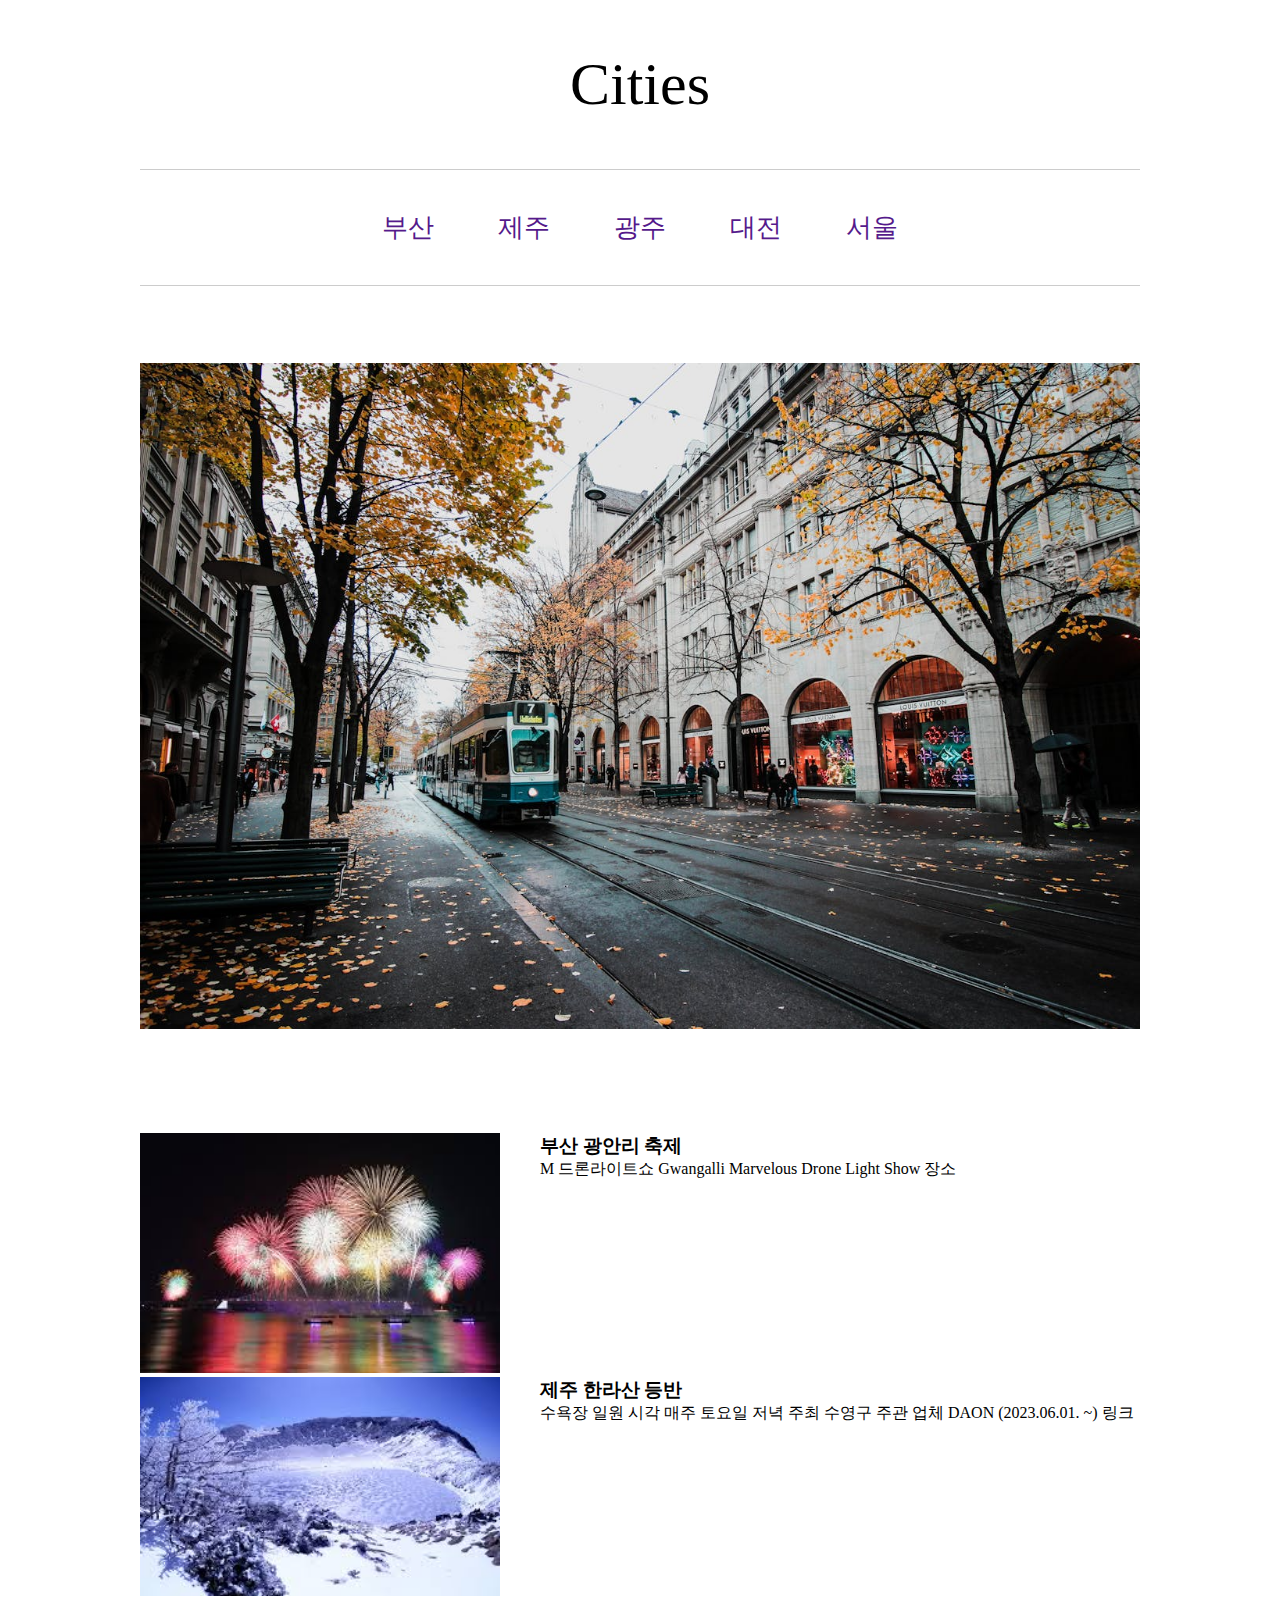
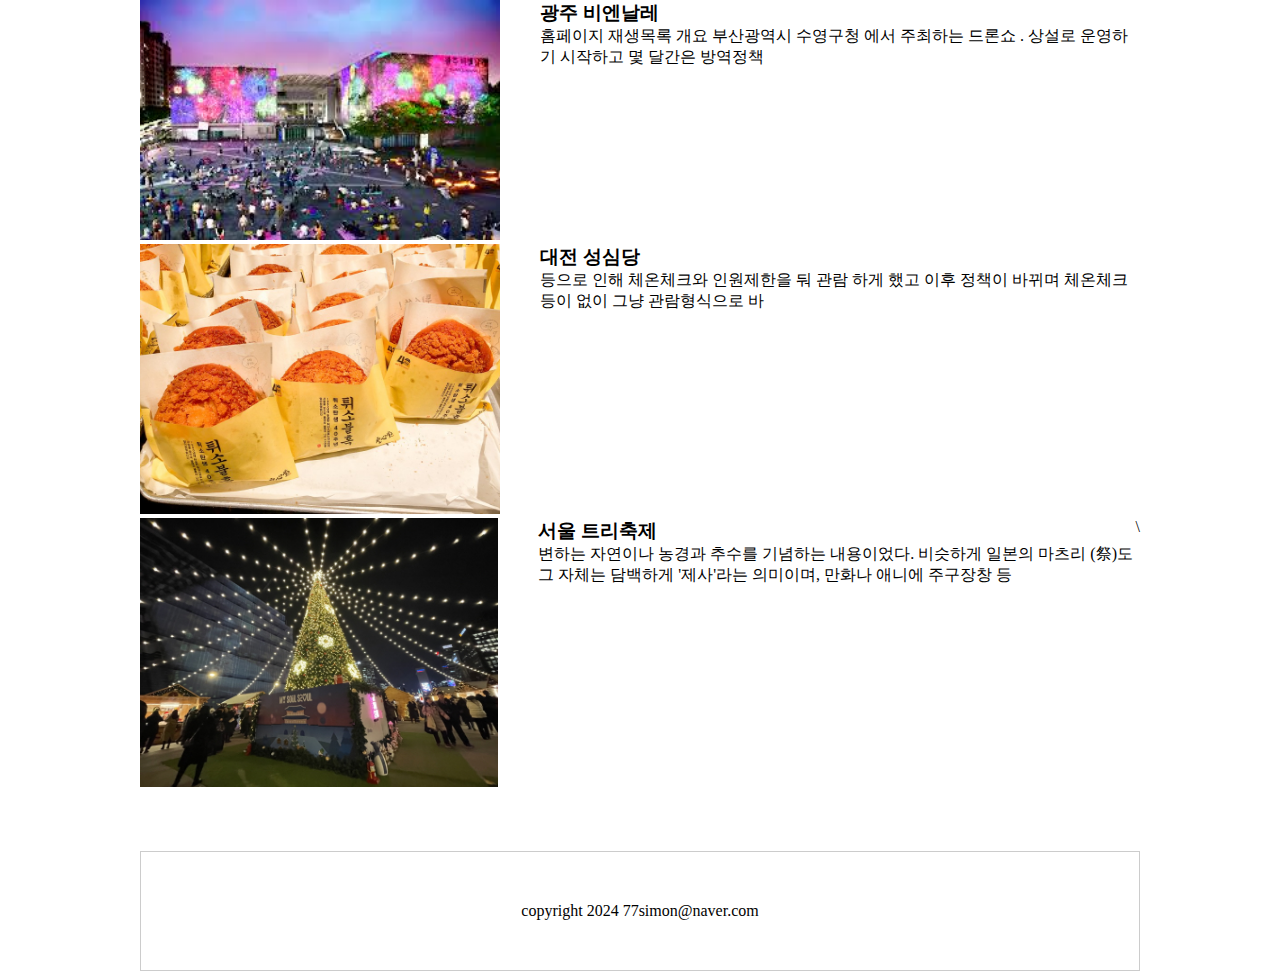
==== index.html @ 991995c4 "init" ====
<!DOCTYPE html>
<html lang="ko">
<head>
    <meta charset="UTF-8">
    <meta name="viewport" content="width=device-width, initial-scale=1.0">
    <title>도시들...</title>
    <link rel="stylesheet" href="./css/main.css">
</head>
<body>
    <div class="container">
        <h1 class="title">Cities</h1>
        <ul class="nav">
            <li><a href="">부산</a></li>
            <li><a href="">제주</a></li>
            <li><a href="">광주</a></li>
            <li><a href="">대전</a></li>
            <li><a href="">서울</a></li>
        </ul>

        <div class="slide">
            <img src="./images/slide.jpg" alt="슬라이드 이미지">
        </div>

    <ul class="list">
        <li>
            <div class="photo">
                <img src="./images/thum-01.jpg" alt="광안리 불꽃축제">
            </div>
        <div class="text">
            <h3>부산 광안리 축제</h3>
            <p>M 드론라이트쇼 Gwangalli Marvelous Drone Light Show 장소</p>
        </div>
    </li>


        <li>
            <div class="photo">
                <img src="./images/thum-02.jpg" alt="한라산 설경">
            </div>
           <div class="text">
            <h3>제주 한라산 등반</h3>
            <p>수욕장 일원 시각 매주 토요일 저녁 주최 수영구 주관 업체 DAON (2023.06.01. ~) 링크 </p>
        </div>
    </li>

        <li>
            <div class="photo">
            <img src="./images/thum-03.jpg" alt="비엔날레">
        </div>
            <div class="text">
                <h3>광주 비엔날레</h3>
                <p>홈페이지 재생목록 개요 부산광역시 수영구청 에서 주최하는 드론쇼 . 상설로 운영하기 시작하고 몇 달간은 방역정책</p>
            </div>
        </li>
        
        <li>
            <div class="photo">
            <img src="./images/thum-04.jpg" alt="대전 성심당">
        </div>
        <div class="text">
            <h3>대전 성심당  </h3>
            <p>등으로 인해 체온체크와 인원제한을 둬 관람 하게 했고 이후 정책이 바뀌며 체온체크 등이 없이 그냥 관람형식으로 바</p>
        </div>
    </li>

        
        <li>
            <div class="photo">
            <img src="./images/thum-05.jpg" alt="서울 트리축제"></div>
        <div class="text">
            <h3>서울 트리축제</h3>
            <p>변하는 자연이나 농경과 추수를 기념하는 내용이었다. 비슷하게 일본의 마츠리 (祭)도 그 자체는 담백하게 '제사'라는 의미이며, 만화나 애니에 주구장창 등</p>
        </div>\</li>
            
            <div class="copyright">copyright 2024 77simon@naver.com</div>
            
       
    </ul>

    </div>
    
</body>
</html>
---- css/main.css ----
* {
margin: 0;
padding: 0;
box-sizing: border-box;
}

ul {
    list-style: none;
}

a {
    text-decoration: none;
}

img {
    width: 100%;
}

.container {
    width: 1000px;
    margin: 0 auto;
}

.title {
    font-size: 60px;
    font-weight: normal;
    text-align: center;
    padding-top: 50px;
    padding-bottom: 50px;
}

.nav {
    text-align: center;
    padding-top: 40px;
    padding-bottom: 40px;
    border-top: 1px solid #ccc;
    border-bottom: 1px solid #ccc;
    margin-bottom: 77px;
}

.nav li {
   display: inline; 
}

.nav li a {
    font-size: 26px;
    /* background-color: red; */
    padding: 30px;
}

.slide {
    margin-bottom: 100px;
}

.list {


}

.list li {
    display: flex;
}

    .list li .photo {
        width: 360px;
        margin-right: 40px;
    }

    .list li .text {
        width: 600px;
    }

    .copyright {
        padding: 50px 0 50px 0;
        text-align: center;
        border: 1px solid #ccc;
        margin-top: 60px;
    }
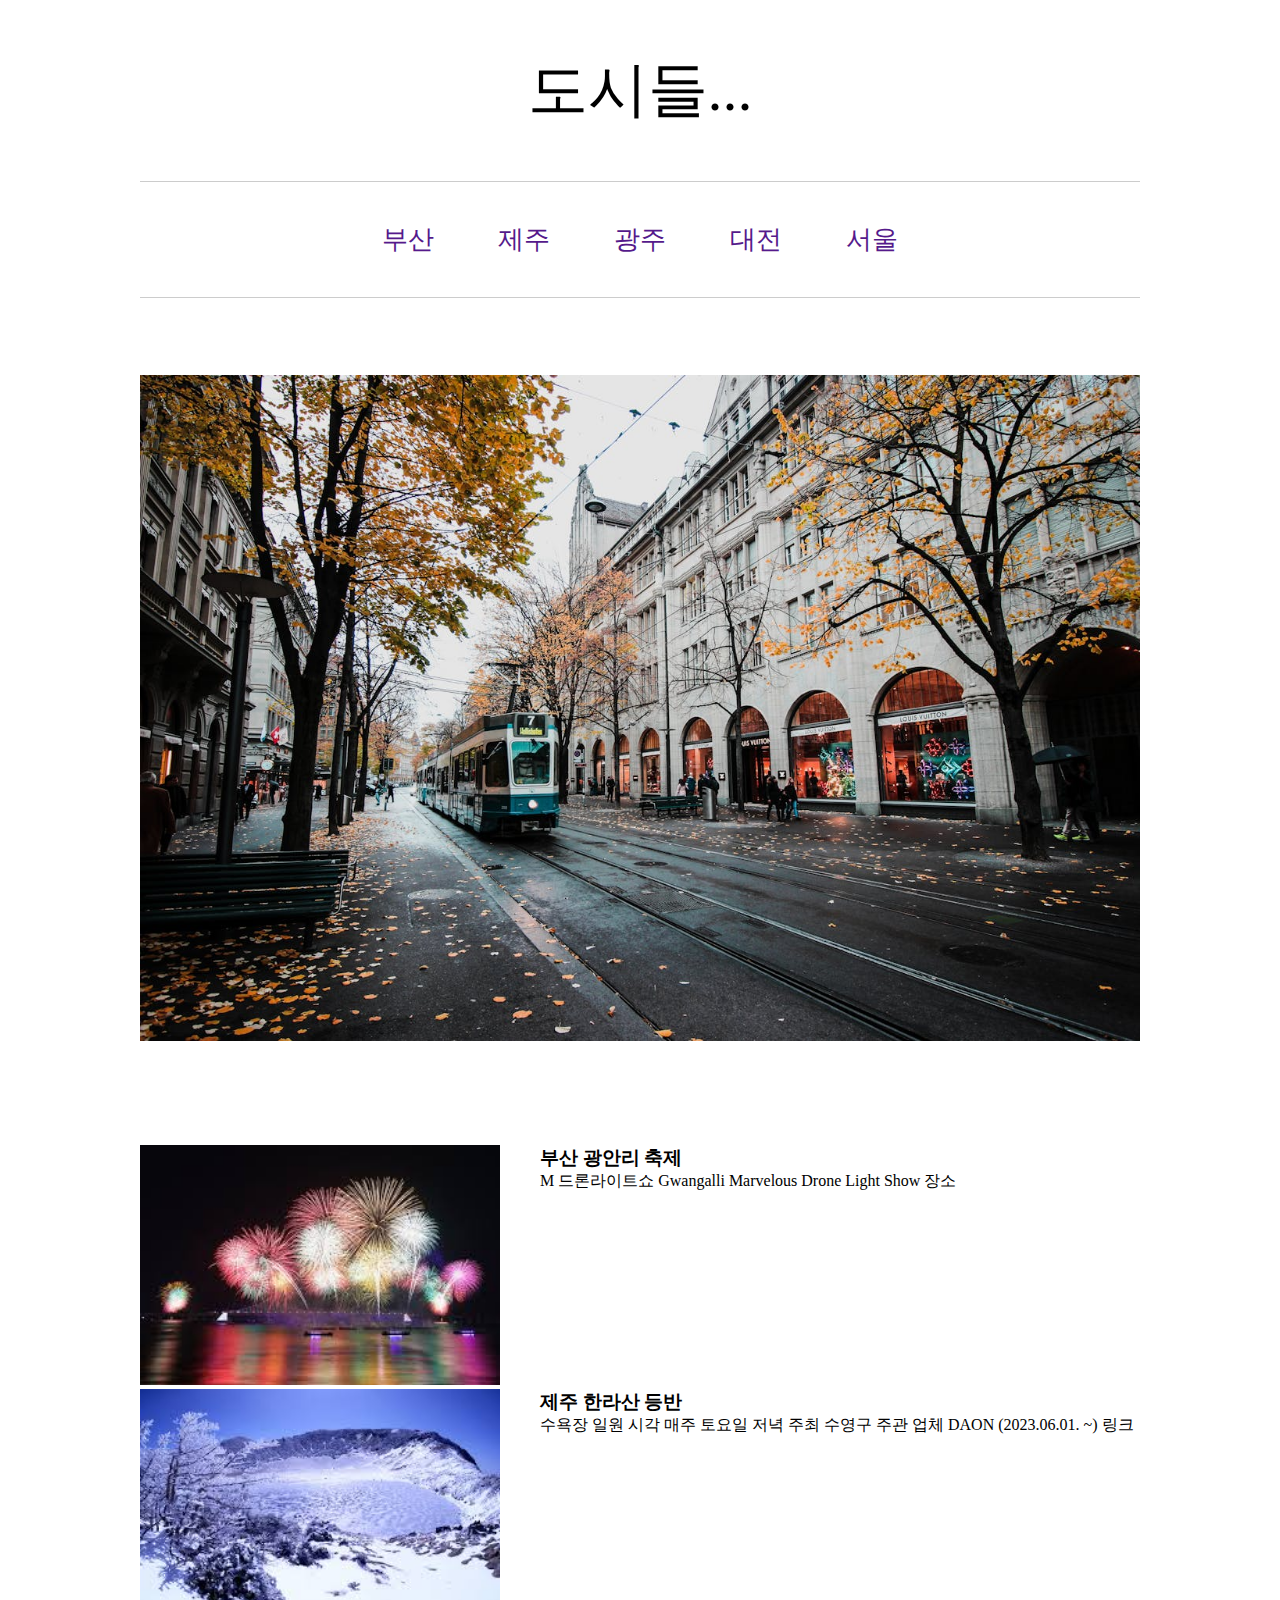
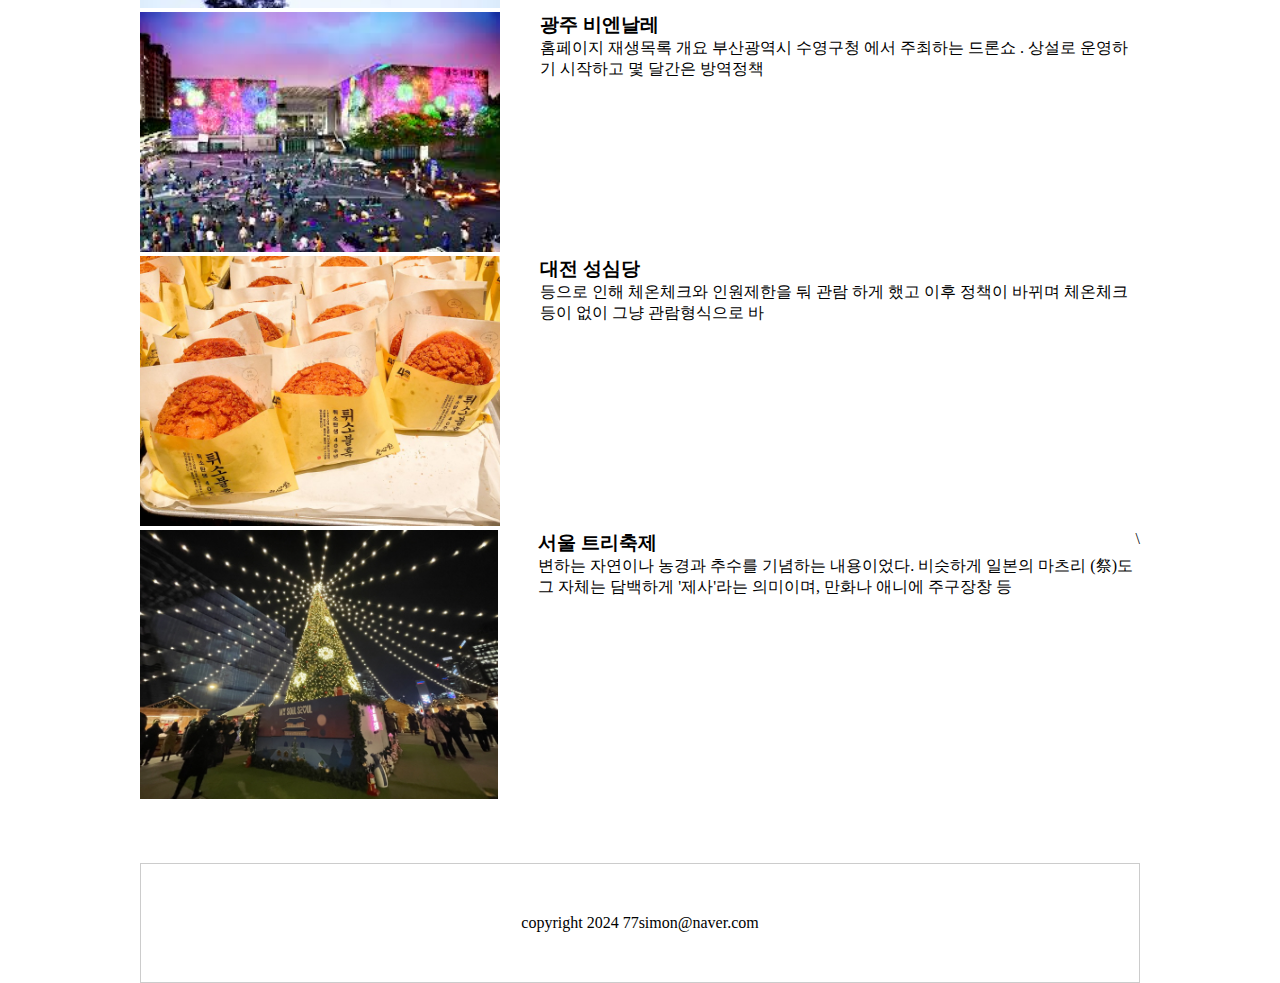
==== commit 1187515d: "change title" ====
--- a/index.html
+++ b/index.html
@@ -8,7 +8,7 @@
 </head>
 <body>
     <div class="container">
-        <h1 class="title">Cities</h1>
+        <h1 class="title">도시들...</h1>
         <ul class="nav">
             <li><a href="">부산</a></li>
             <li><a href="">제주</a></li>
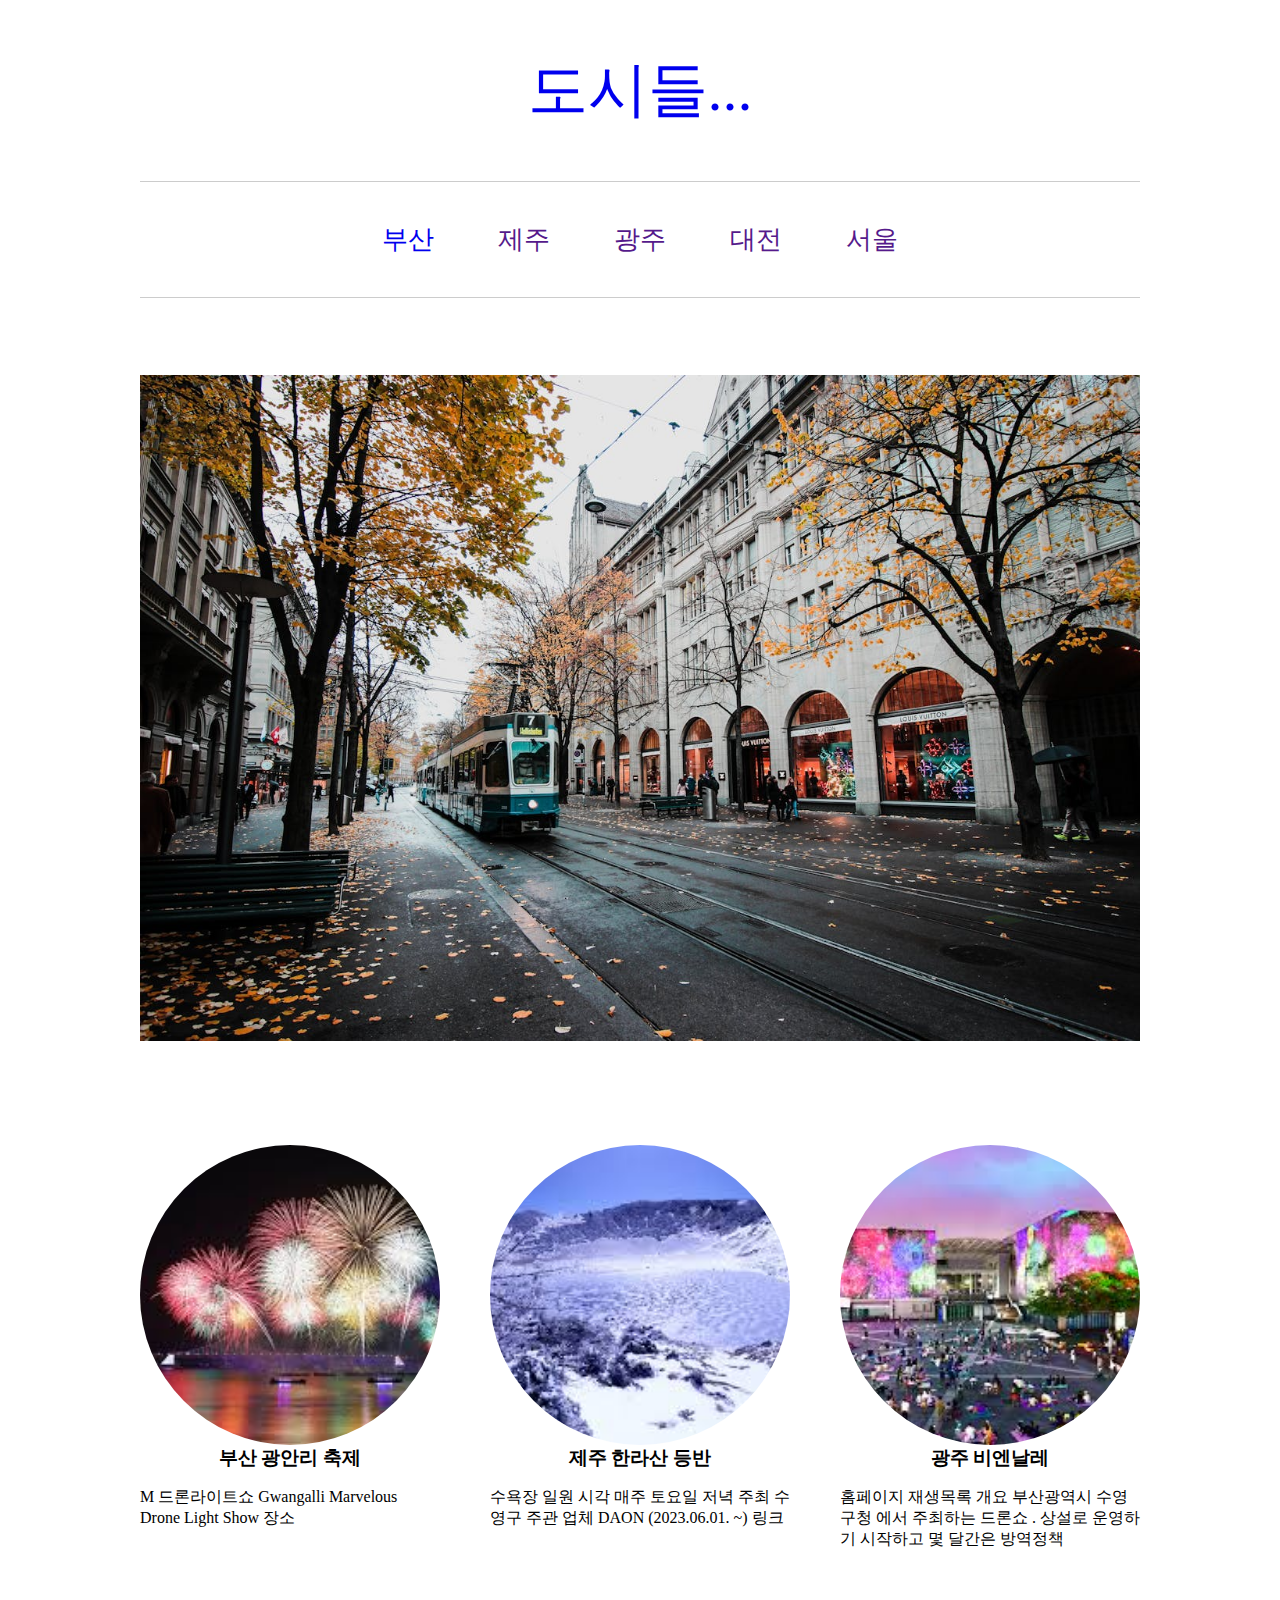
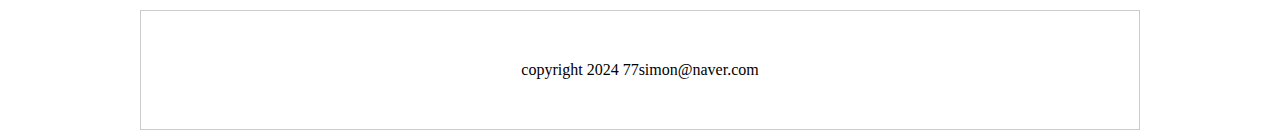
==== commit 165cd206: "init" ====
--- a/index.html
+++ b/index.html
@@ -8,9 +8,9 @@
 </head>
 <body>
     <div class="container">
-        <h1 class="title">도시들...</h1>
+        <h1 class="title"><a href="index.html">도시들...</a></h1>
         <ul class="nav">
-            <li><a href="">부산</a></li>
+            <li><a href="busan.html">부산</a></li>
             <li><a href="">제주</a></li>
             <li><a href="">광주</a></li>
             <li><a href="">대전</a></li>
@@ -42,7 +42,7 @@
             <p>수욕장 일원 시각 매주 토요일 저녁 주최 수영구 주관 업체 DAON (2023.06.01. ~) 링크 </p>
         </div>
     </li>
-
+    
         <li>
             <div class="photo">
             <img src="./images/thum-03.jpg" alt="비엔날레">
@@ -52,31 +52,10 @@
                 <p>홈페이지 재생목록 개요 부산광역시 수영구청 에서 주최하는 드론쇼 . 상설로 운영하기 시작하고 몇 달간은 방역정책</p>
             </div>
         </li>
-        
-        <li>
-            <div class="photo">
-            <img src="./images/thum-04.jpg" alt="대전 성심당">
-        </div>
-        <div class="text">
-            <h3>대전 성심당  </h3>
-            <p>등으로 인해 체온체크와 인원제한을 둬 관람 하게 했고 이후 정책이 바뀌며 체온체크 등이 없이 그냥 관람형식으로 바</p>
-        </div>
-    </li>
-
-        
-        <li>
-            <div class="photo">
-            <img src="./images/thum-05.jpg" alt="서울 트리축제"></div>
-        <div class="text">
-            <h3>서울 트리축제</h3>
-            <p>변하는 자연이나 농경과 추수를 기념하는 내용이었다. 비슷하게 일본의 마츠리 (祭)도 그 자체는 담백하게 '제사'라는 의미이며, 만화나 애니에 주구장창 등</p>
-        </div>\</li>
+ 
             
-            <div class="copyright">copyright 2024 77simon@naver.com</div>
-            
-       
     </ul>
-
+    <div class="copyright">copyright 2024 77simon@naver.com</div>
     </div>
     
 </body>
--- a/css/main.css
+++ b/css/main.css
@@ -14,6 +14,11 @@
 
 img {
     width: 100%;
+}
+
+h2 {
+    text-align: center;
+    margin-bottom: 50px;
 }
 
 .container {
@@ -53,24 +58,45 @@
 }
 
 .list {
-
-
+display: flex;
+gap: 50px;
 }
 
 .list li {
-    display: flex;
+    width: 300px;
+}
+.list li .photo {
+    width: 300px;
+    height: 300px;
+    /* background-color: red; */
 }
 
-    .list li .photo {
-        width: 360px;
-        margin-right: 40px;
-    }
+.list li .photo img {
+    width: 100%;
+    height: 100%;
+    object-fit: cover;
+    border-radius: 100%;
+}
+.lst li .text{
+    text-align: center;
+    margin-top: 20px;
+}
+.list li .text h3 {
+    margin-bottom: 16px;
+    text-align: center;
+}
 
-    .list li .text {
-        width: 600px;
-    }
+.city_text {
+    padding: 50px 0 50px 0;
+}
 
-    .copyright {
+.city_text p {
+    margin-bottom: 30px;
+    font-size: 18px;
+    line-height: 1.6;
+}
+
+.copyright {
         padding: 50px 0 50px 0;
         text-align: center;
         border: 1px solid #ccc;
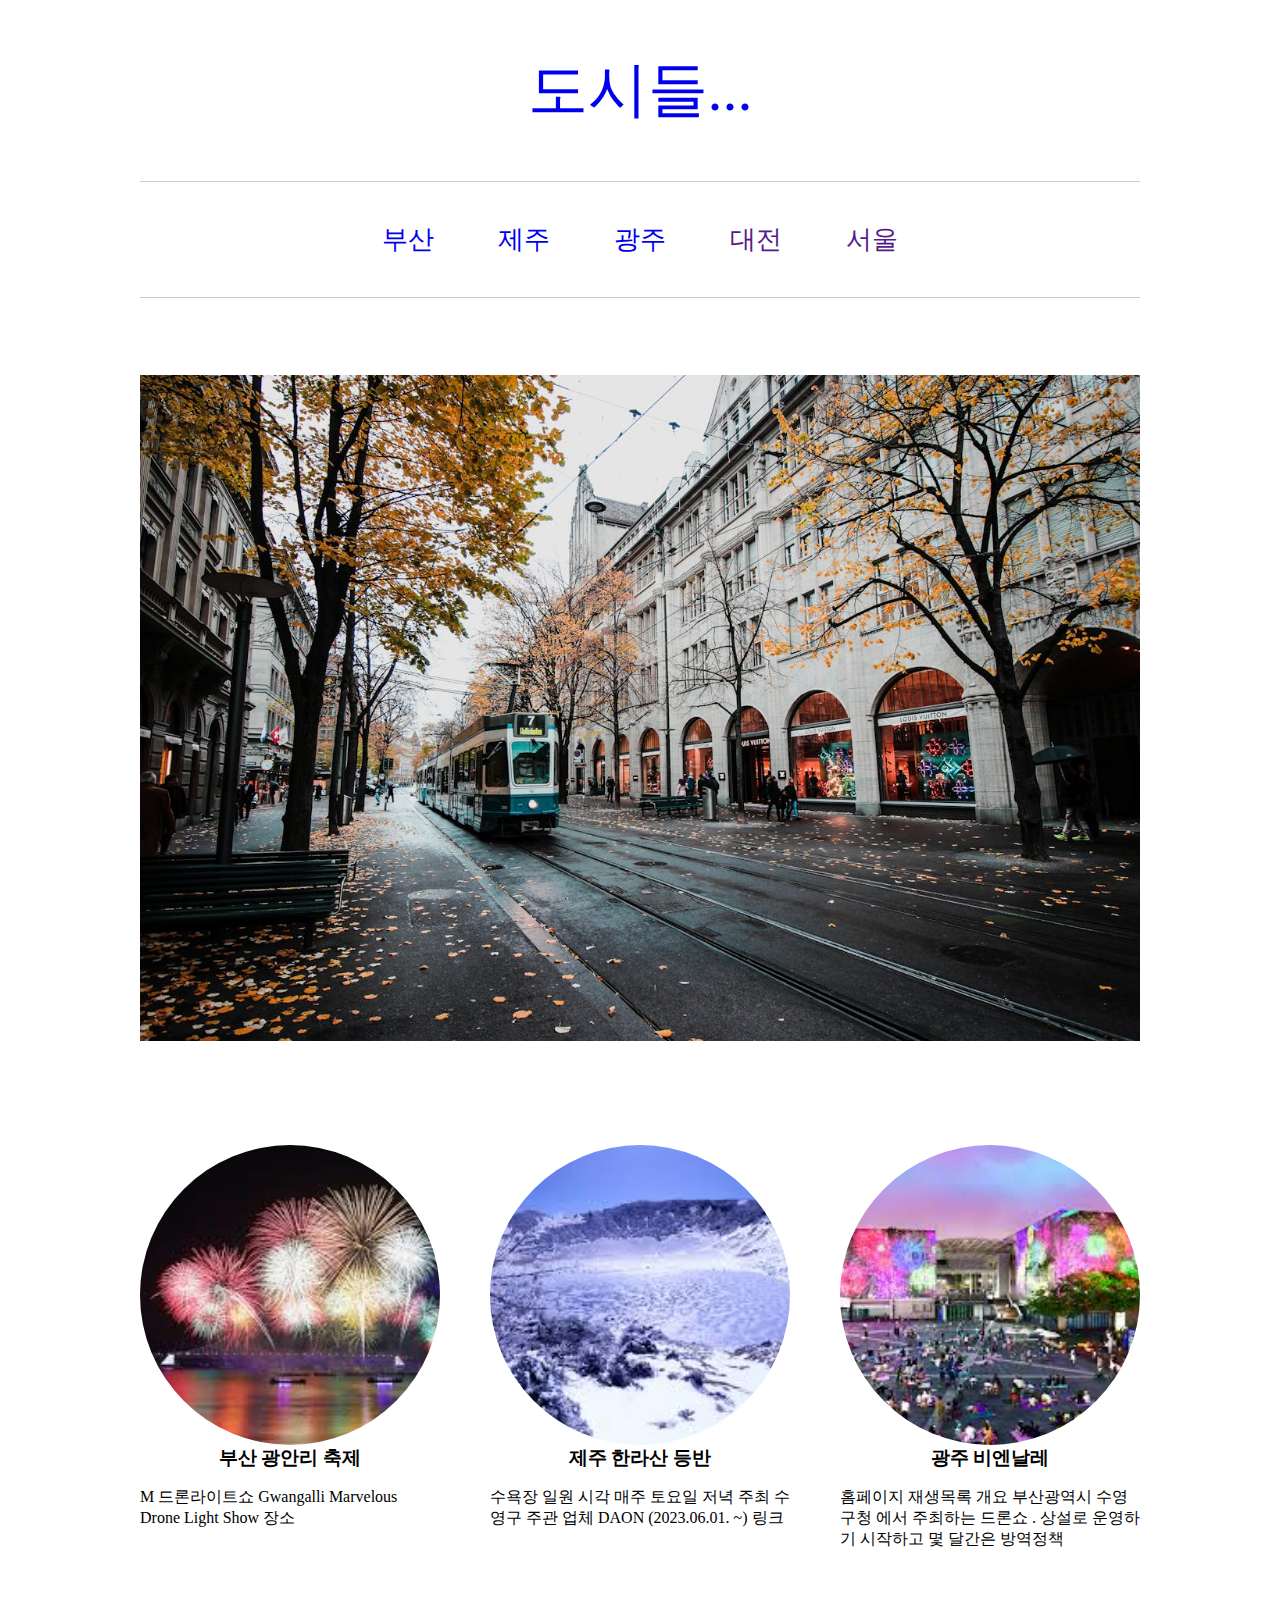
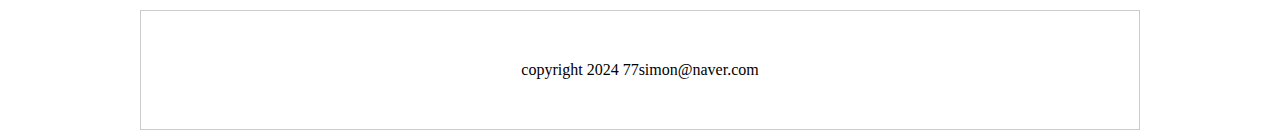
==== commit 5ae11f1d: "init" ====
--- a/index.html
+++ b/index.html
@@ -11,8 +11,8 @@
         <h1 class="title"><a href="index.html">도시들...</a></h1>
         <ul class="nav">
             <li><a href="busan.html">부산</a></li>
-            <li><a href="">제주</a></li>
-            <li><a href="">광주</a></li>
+            <li><a href="./jeju.html">제주</a></li>
+            <li><a href="./guangju.html">광주</a></li>
             <li><a href="">대전</a></li>
             <li><a href="">서울</a></li>
         </ul>
--- a/css/main.css
+++ b/css/main.css
@@ -96,6 +96,11 @@
     line-height: 1.6;
 }
 
+.photo_jeju {
+    /* background-color: red; */
+    text-align: center;  
+}
+
 .copyright {
         padding: 50px 0 50px 0;
         text-align: center;
